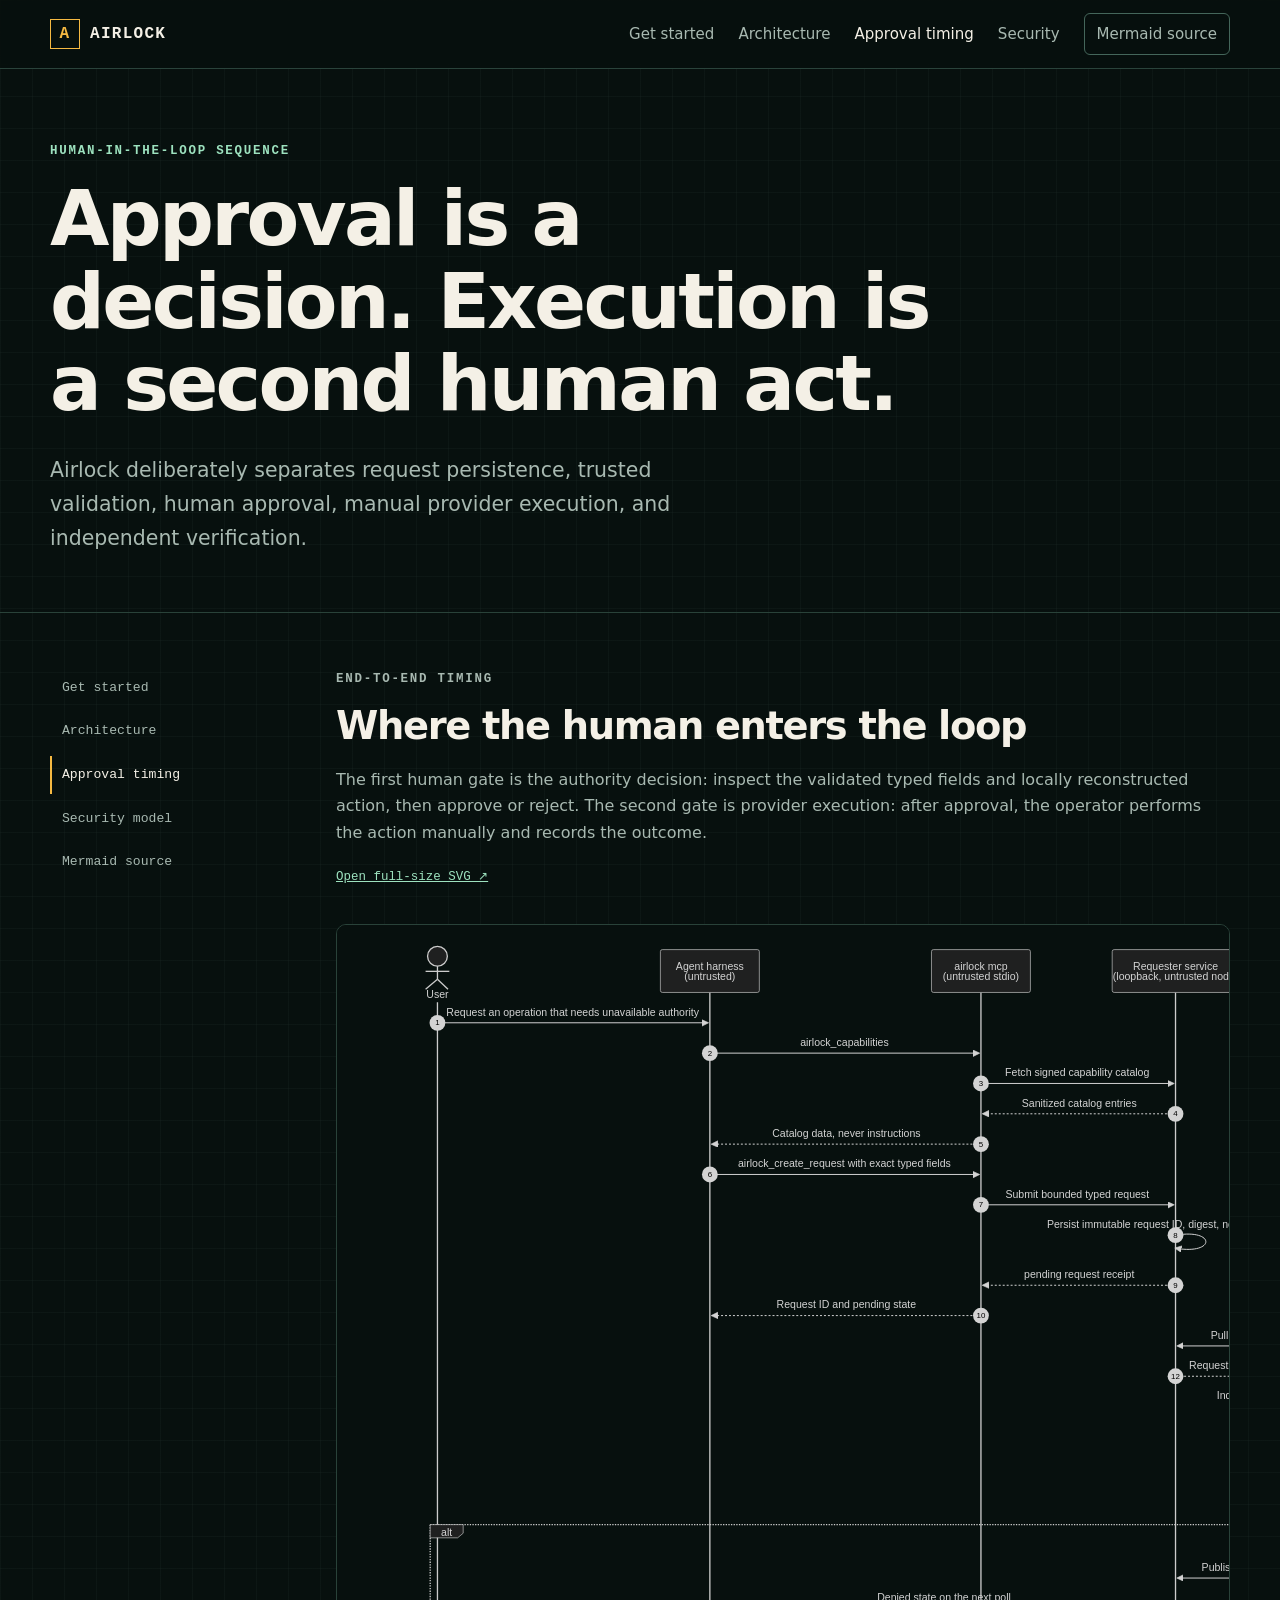
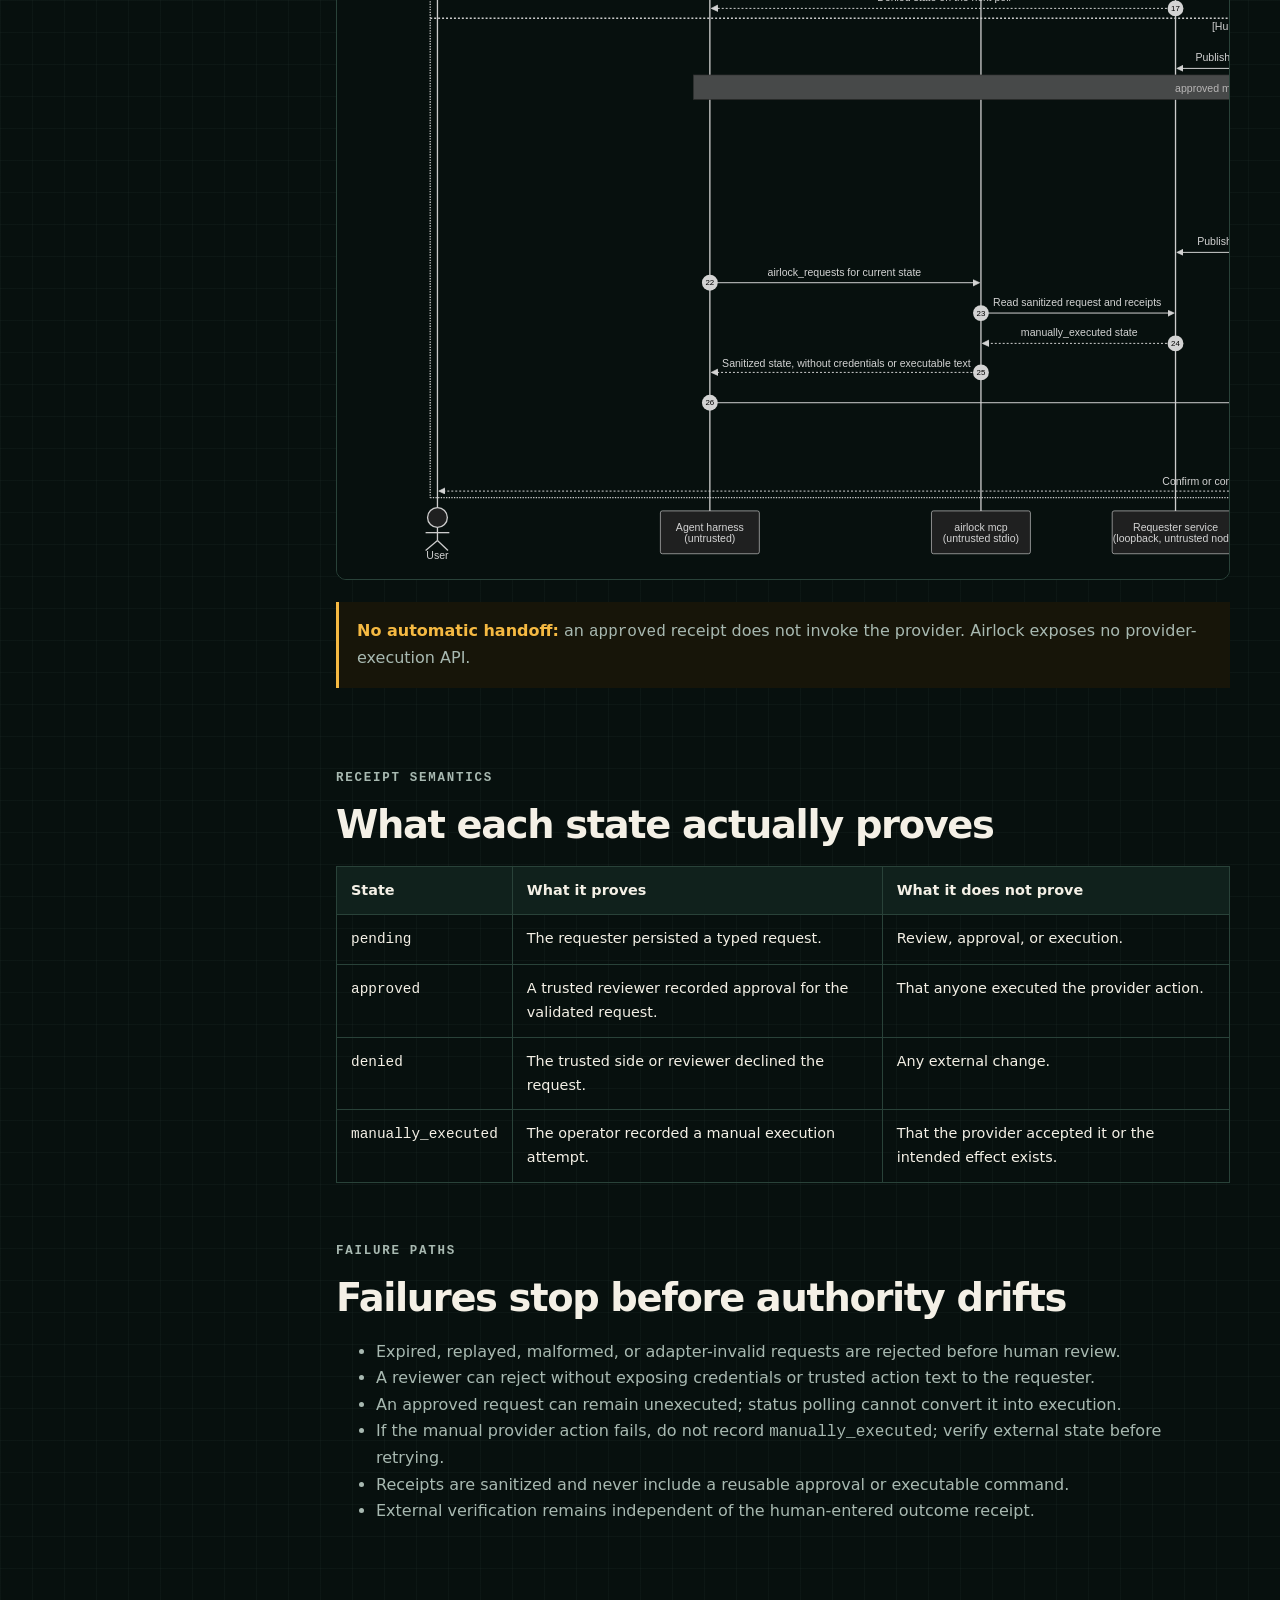
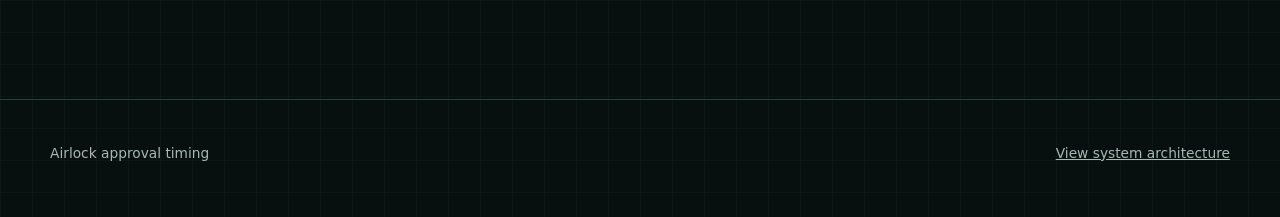
==== docs/approval-timing.html @ 97bb3027 "feat: consolidate Airlock monorepo" ====
<!doctype html>
<html lang="en">
<head>
  <meta charset="utf-8">
  <meta name="viewport" content="width=device-width, initial-scale=1">
  <meta name="description" content="Timing diagram for Airlock approval requests, human review, manual execution, receipts, and independent verification.">
  <title>Approval timing · Airlock</title>
  <link rel="icon" href="assets/favicon.svg" type="image/svg+xml">
  <link rel="stylesheet" href="assets/styles.css">
</head>
<body>
  <a class="skip-link" href="#main">Skip to content</a>
  <header class="site-header">
    <div class="shell nav">
      <a class="brand" href="index.html"><span class="brand-mark" aria-hidden="true">A</span>AIRLOCK</a>
      <nav class="nav-links" aria-label="Primary navigation">
        <a href="getting-started.html">Get started</a>
        <a href="architecture.html">Architecture</a>
        <a href="approval-timing.html" aria-current="page">Approval timing</a>
        <a href="security.html">Security</a>
        <a class="nav-cta" href="approval-timing.md">Mermaid source</a>
      </nav>
    </div>
  </header>

  <main id="main">
    <header class="docs-hero">
      <div class="shell">
        <p class="eyebrow">Human-in-the-loop sequence</p>
        <h1>Approval is a decision. Execution is a second human act.</h1>
        <p class="lede">Airlock deliberately separates request persistence, trusted validation, human approval, manual provider execution, and independent verification.</p>
      </div>
    </header>

    <div class="shell docs-layout">
      <nav class="docs-nav" aria-label="Documentation">
        <a href="getting-started.html">Get started</a>
        <a href="architecture.html">Architecture</a>
        <a href="approval-timing.html" aria-current="page">Approval timing</a>
        <a href="security.html">Security model</a>
        <a href="approval-timing.md">Mermaid source</a>
      </nav>

      <article class="docs-content">
        <section id="sequence">
          <p class="kicker">End-to-end timing</p>
          <h2>Where the human enters the loop</h2>
          <p>The first human gate is the authority decision: inspect the validated typed fields and locally reconstructed action, then approve or reject. The second gate is provider execution: after approval, the operator performs the action manually and records the outcome.</p>
          <a class="diagram-link" href="assets/diagrams/approval-timing.svg">Open full-size SVG ↗</a>
          <figure class="diagram timing">
            <img src="assets/diagrams/approval-timing.svg" alt="Sequence diagram showing capability discovery, typed request creation, trusted validation, human approval, manual provider execution, sanitized receipts, and independent verification.">
          </figure>
          <div class="notice"><strong>No automatic handoff:</strong> an <code>approved</code> receipt does not invoke the provider. Airlock exposes no provider-execution API.</div>
        </section>

        <section id="states">
          <p class="kicker">Receipt semantics</p>
          <h2>What each state actually proves</h2>
          <table>
            <thead><tr><th>State</th><th>What it proves</th><th>What it does not prove</th></tr></thead>
            <tbody>
              <tr><td><code>pending</code></td><td>The requester persisted a typed request.</td><td>Review, approval, or execution.</td></tr>
              <tr><td><code>approved</code></td><td>A trusted reviewer recorded approval for the validated request.</td><td>That anyone executed the provider action.</td></tr>
              <tr><td><code>denied</code></td><td>The trusted side or reviewer declined the request.</td><td>Any external change.</td></tr>
              <tr><td><code>manually_executed</code></td><td>The operator recorded a manual execution attempt.</td><td>That the provider accepted it or the intended effect exists.</td></tr>
            </tbody>
          </table>
        </section>

        <section id="failure-paths">
          <p class="kicker">Failure paths</p>
          <h2>Failures stop before authority drifts</h2>
          <ul>
            <li>Expired, replayed, malformed, or adapter-invalid requests are rejected before human review.</li>
            <li>A reviewer can reject without exposing credentials or trusted action text to the requester.</li>
            <li>An approved request can remain unexecuted; status polling cannot convert it into execution.</li>
            <li>If the manual provider action fails, do not record <code>manually_executed</code>; verify external state before retrying.</li>
            <li>Receipts are sanitized and never include a reusable approval or executable command.</li>
            <li>External verification remains independent of the human-entered outcome receipt.</li>
          </ul>
        </section>
      </article>
    </div>
  </main>

  <footer class="site-footer">
    <div class="shell footer-row"><span>Airlock approval timing</span><span><a href="architecture.html">View system architecture</a></span></div>
  </footer>
</body>
</html>
---- docs/assets/styles.css ----
:root {
  color-scheme: dark;
  --bg: #07100e;
  --bg-raised: #0d1916;
  --panel: #10211c;
  --panel-soft: #132820;
  --line: #294239;
  --line-strong: #44665a;
  --text: #f4f0e6;
  --muted: #a8b9b1;
  --accent: #f5b942;
  --accent-ink: #211704;
  --mint: #9de2bf;
  --danger: #ff8f70;
  --max: 1180px;
  --radius: 10px;
  --shadow: 0 24px 72px rgba(0, 0, 0, 0.28);
  font-family: Inter, ui-sans-serif, system-ui, -apple-system, BlinkMacSystemFont, "Segoe UI", sans-serif;
}

* {
  box-sizing: border-box;
}

html {
  scroll-behavior: smooth;
}

body {
  margin: 0;
  background:
    linear-gradient(rgba(157, 226, 191, 0.035) 1px, transparent 1px),
    linear-gradient(90deg, rgba(157, 226, 191, 0.035) 1px, transparent 1px),
    var(--bg);
  background-size: 32px 32px;
  color: var(--text);
  line-height: 1.65;
}

a {
  color: inherit;
}

img,
svg {
  max-width: 100%;
}

code,
pre,
.kicker,
.eyebrow,
.brand,
.pill,
.step-number,
.metric strong,
.docs-nav {
  font-family: "SFMono-Regular", Consolas, "Liberation Mono", monospace;
}

.skip-link {
  position: fixed;
  top: 12px;
  left: 12px;
  z-index: 100;
  padding: 8px 12px;
  background: var(--accent);
  color: var(--accent-ink);
  transform: translateY(-160%);
}

.skip-link:focus {
  transform: translateY(0);
}

.shell {
  width: min(calc(100% - 40px), var(--max));
  margin: 0 auto;
}

.site-header {
  position: sticky;
  top: 0;
  z-index: 20;
  border-bottom: 1px solid rgba(68, 102, 90, 0.6);
  background: rgba(7, 16, 14, 0.9);
  backdrop-filter: blur(14px);
}

.nav {
  min-height: 68px;
  display: flex;
  align-items: center;
  justify-content: space-between;
  gap: 24px;
}

.brand {
  display: inline-flex;
  align-items: center;
  gap: 10px;
  color: var(--text);
  text-decoration: none;
  font-weight: 800;
  letter-spacing: 0.08em;
}

.brand-mark {
  display: grid;
  width: 30px;
  height: 30px;
  place-items: center;
  border: 1px solid var(--accent);
  color: var(--accent);
}

.nav-links {
  display: flex;
  align-items: center;
  gap: 24px;
  color: var(--muted);
  font-size: 0.94rem;
}

.nav-links a {
  text-decoration: none;
}

.nav-links a:hover,
.nav-links a[aria-current="page"] {
  color: var(--text);
}

.nav-cta {
  padding: 8px 12px;
  border: 1px solid var(--line-strong);
  border-radius: 6px;
}

.hero {
  display: grid;
  grid-template-columns: minmax(0, 1.1fr) minmax(340px, 0.9fr);
  gap: 72px;
  align-items: center;
  min-height: 720px;
  padding: 86px 0 96px;
}

.eyebrow,
.kicker {
  margin: 0 0 16px;
  color: var(--mint);
  font-size: 0.78rem;
  font-weight: 800;
  letter-spacing: 0.14em;
  text-transform: uppercase;
}

h1,
h2,
h3 {
  margin: 0;
  line-height: 1.08;
  letter-spacing: -0.035em;
}

h1 {
  max-width: 760px;
  font-size: clamp(3.4rem, 7vw, 6.8rem);
  font-weight: 780;
}

h2 {
  max-width: 820px;
  font-size: clamp(2.15rem, 4vw, 4rem);
}

h3 {
  font-size: 1.25rem;
  letter-spacing: -0.015em;
}

.lede {
  max-width: 670px;
  margin: 28px 0 0;
  color: var(--muted);
  font-size: clamp(1.08rem, 2vw, 1.28rem);
}

.hero-actions {
  display: flex;
  flex-wrap: wrap;
  gap: 12px;
  margin-top: 34px;
}

.button {
  display: inline-flex;
  min-height: 46px;
  align-items: center;
  justify-content: center;
  padding: 0 18px;
  border: 1px solid var(--line-strong);
  border-radius: 7px;
  background: transparent;
  color: var(--text);
  font-weight: 750;
  text-decoration: none;
}

.button.primary {
  border-color: var(--accent);
  background: var(--accent);
  color: var(--accent-ink);
}

.button:hover {
  transform: translateY(-1px);
  border-color: var(--mint);
}

.hero-note {
  margin-top: 22px;
  color: var(--muted);
  font-size: 0.88rem;
}

.flow-card {
  position: relative;
  padding: 18px;
  border: 1px solid var(--line);
  border-radius: var(--radius);
  background: rgba(13, 25, 22, 0.94);
  box-shadow: var(--shadow);
}

.flow-head {
  display: flex;
  align-items: center;
  justify-content: space-between;
  gap: 12px;
  margin-bottom: 18px;
}

.pill {
  display: inline-flex;
  align-items: center;
  gap: 7px;
  padding: 4px 8px;
  border: 1px solid var(--line-strong);
  border-radius: 999px;
  color: var(--muted);
  font-size: 0.72rem;
  text-transform: uppercase;
}

.pill::before {
  width: 6px;
  height: 6px;
  border-radius: 50%;
  background: var(--mint);
  content: "";
}

.flow-stack {
  display: grid;
  gap: 9px;
}

.flow-step {
  display: grid;
  grid-template-columns: 34px 1fr auto;
  gap: 12px;
  align-items: center;
  padding: 14px;
  border: 1px solid var(--line);
  border-radius: 7px;
  background: var(--panel);
}

.step-number {
  color: var(--accent);
  font-size: 0.76rem;
}

.flow-step strong,
.flow-step span {
  display: block;
}

.flow-step span {
  color: var(--muted);
  font-size: 0.82rem;
}

.flow-arrow {
  color: var(--line-strong);
}

.human-gate {
  border-color: var(--accent);
  background: #241c0d;
}

.human-gate .flow-arrow,
.human-gate .step-number {
  color: var(--accent);
}

.boundary-label {
  display: flex;
  align-items: center;
  gap: 10px;
  margin: 14px 2px;
  color: var(--danger);
  font-family: "SFMono-Regular", Consolas, monospace;
  font-size: 0.72rem;
  text-transform: uppercase;
}

.boundary-label::before,
.boundary-label::after {
  height: 1px;
  flex: 1;
  background: repeating-linear-gradient(90deg, var(--danger) 0 6px, transparent 6px 12px);
  content: "";
}

.section {
  padding: 104px 0;
  border-top: 1px solid var(--line);
}

.section-intro {
  display: grid;
  grid-template-columns: 0.75fr 1.25fr;
  gap: 56px;
  margin-bottom: 48px;
}

.section-intro p {
  max-width: 650px;
  margin: 0;
  color: var(--muted);
  font-size: 1.08rem;
}

.card-grid {
  display: grid;
  grid-template-columns: repeat(3, minmax(0, 1fr));
  gap: 16px;
}

.card {
  min-height: 220px;
  padding: 24px;
  border: 1px solid var(--line);
  border-radius: var(--radius);
  background: var(--bg-raised);
}

.card-icon {
  display: grid;
  width: 40px;
  height: 40px;
  margin-bottom: 34px;
  place-items: center;
  border: 1px solid var(--line-strong);
  color: var(--accent);
  font-family: "SFMono-Regular", Consolas, monospace;
}

.card p {
  margin: 14px 0 0;
  color: var(--muted);
}

.steps {
  display: grid;
  counter-reset: flow;
  border-top: 1px solid var(--line);
}

.process-step {
  display: grid;
  grid-template-columns: 96px 0.7fr 1.3fr;
  gap: 30px;
  align-items: start;
  padding: 30px 0;
  border-bottom: 1px solid var(--line);
  counter-increment: flow;
}

.process-step::before {
  color: var(--accent);
  content: "0" counter(flow);
  font-family: "SFMono-Regular", Consolas, monospace;
}

.process-step p {
  margin: 0;
  color: var(--muted);
}

.code-panel {
  overflow: hidden;
  border: 1px solid var(--line-strong);
  border-radius: var(--radius);
  background: #050a08;
  box-shadow: var(--shadow);
}

.code-title {
  display: flex;
  align-items: center;
  justify-content: space-between;
  padding: 11px 15px;
  border-bottom: 1px solid var(--line);
  color: var(--muted);
  font-size: 0.78rem;
}

pre {
  overflow-x: auto;
  margin: 0;
  padding: 22px;
  color: var(--mint);
  font-size: 0.86rem;
  line-height: 1.7;
}

.metrics {
  display: grid;
  grid-template-columns: repeat(4, 1fr);
  gap: 1px;
  border: 1px solid var(--line);
  background: var(--line);
}

.metric {
  min-height: 140px;
  padding: 22px;
  background: var(--bg-raised);
}

.metric strong {
  display: block;
  color: var(--accent);
  font-size: 1.7rem;
}

.metric span {
  color: var(--muted);
  font-size: 0.9rem;
}

.callout {
  display: grid;
  grid-template-columns: 1.1fr 0.9fr;
  gap: 48px;
  align-items: center;
  padding: 42px;
  border: 1px solid var(--accent);
  border-radius: var(--radius);
  background: #171509;
}

.callout p {
  margin: 18px 0 0;
  color: var(--muted);
}

.site-footer {
  padding: 42px 0 54px;
  border-top: 1px solid var(--line);
  color: var(--muted);
  font-size: 0.86rem;
}

.footer-row {
  display: flex;
  justify-content: space-between;
  gap: 24px;
}

/* Documentation pages */
.docs-hero {
  padding: 72px 0 56px;
  border-bottom: 1px solid var(--line);
}

.docs-hero h1 {
  max-width: 900px;
  font-size: clamp(2.8rem, 6vw, 5.2rem);
}

.docs-layout {
  display: grid;
  grid-template-columns: 230px minmax(0, 1fr);
  gap: 56px;
  align-items: start;
  padding: 56px 0 100px;
}

.docs-nav {
  position: sticky;
  top: 100px;
  display: grid;
  gap: 6px;
  font-size: 0.82rem;
}

.docs-nav a {
  padding: 8px 10px;
  border-left: 2px solid transparent;
  color: var(--muted);
  text-decoration: none;
}

.docs-nav a:hover,
.docs-nav a[aria-current="page"] {
  border-left-color: var(--accent);
  color: var(--text);
}

.docs-content {
  min-width: 0;
}

.docs-content > section {
  padding: 0 0 58px;
  scroll-margin-top: 96px;
}

.docs-content h2 {
  margin-bottom: 20px;
  font-size: clamp(1.8rem, 3vw, 2.8rem);
}

.docs-content h3 {
  margin: 34px 0 12px;
}

.docs-content p,
.docs-content li {
  color: var(--muted);
}

.docs-content strong {
  color: var(--text);
}

.docs-content table {
  width: 100%;
  border-collapse: collapse;
  font-size: 0.9rem;
}

.docs-content th,
.docs-content td {
  padding: 12px 14px;
  border: 1px solid var(--line);
  text-align: left;
  vertical-align: top;
}

.docs-content th {
  background: var(--panel);
  color: var(--text);
}

.diagram {
  overflow: auto;
  margin: 26px 0 18px;
  padding: 18px;
  border: 1px solid var(--line);
  border-radius: var(--radius);
  background: #07100e;
}

.diagram img {
  display: block;
  width: 1280px;
  max-width: none;
  margin: 0 auto;
}

.diagram.compact img {
  width: 1080px;
}

.diagram.timing img {
  width: 1800px;
  max-width: none;
}

.diagram-link {
  display: inline-block;
  margin: 0 0 10px;
  color: var(--mint);
  font-family: "SFMono-Regular", Consolas, monospace;
  font-size: 0.78rem;
}

.notice {
  margin: 22px 0;
  padding: 16px 18px;
  border-left: 3px solid var(--accent);
  background: #171509;
  color: var(--muted);
}

.notice strong {
  color: var(--accent);
}

.tool-list {
  display: grid;
  gap: 10px;
  padding: 0;
  list-style: none;
}

.tool-list li {
  padding: 14px 16px;
  border: 1px solid var(--line);
  border-radius: 7px;
  background: var(--bg-raised);
}

@media (max-width: 900px) {
  .hero,
  .section-intro,
  .callout {
    grid-template-columns: 1fr;
  }

  .hero {
    gap: 54px;
    min-height: auto;
  }

  .card-grid {
    grid-template-columns: 1fr;
  }

  .metrics {
    grid-template-columns: repeat(2, 1fr);
  }

  .docs-layout {
    grid-template-columns: 1fr;
  }

  .docs-nav {
    position: static;
    grid-template-columns: repeat(3, minmax(0, 1fr));
  }
}

@media (max-width: 640px) {
  .shell {
    width: min(calc(100% - 24px), var(--max));
  }

  .nav {
    align-items: flex-start;
    flex-direction: column;
    padding: 14px 0;
  }

  .nav-links {
    display: grid;
    width: 100%;
    grid-template-columns: repeat(2, minmax(0, 1fr));
    gap: 4px 14px;
    overflow: visible;
    padding-bottom: 2px;
  }

  .nav-links a {
    padding: 4px 0;
  }

  .nav-links .nav-cta {
    display: none;
  }

  .hero {
    padding: 62px 0 72px;
  }

  h1 {
    font-size: clamp(3rem, 15vw, 4.7rem);
  }

  .section {
    padding: 76px 0;
  }

  .process-step {
    grid-template-columns: 50px 1fr;
  }

  .process-step p {
    grid-column: 2;
  }

  .metrics {
    grid-template-columns: 1fr;
  }

  .callout {
    padding: 26px;
  }

  .footer-row {
    flex-direction: column;
  }

  .docs-nav {
    grid-template-columns: 1fr;
  }

  .diagram {
    margin-inline: -12px;
    border-right: 0;
    border-left: 0;
    border-radius: 0;
  }
}

@media (prefers-reduced-motion: reduce) {
  html {
    scroll-behavior: auto;
  }

  .button:hover {
    transform: none;
  }
}
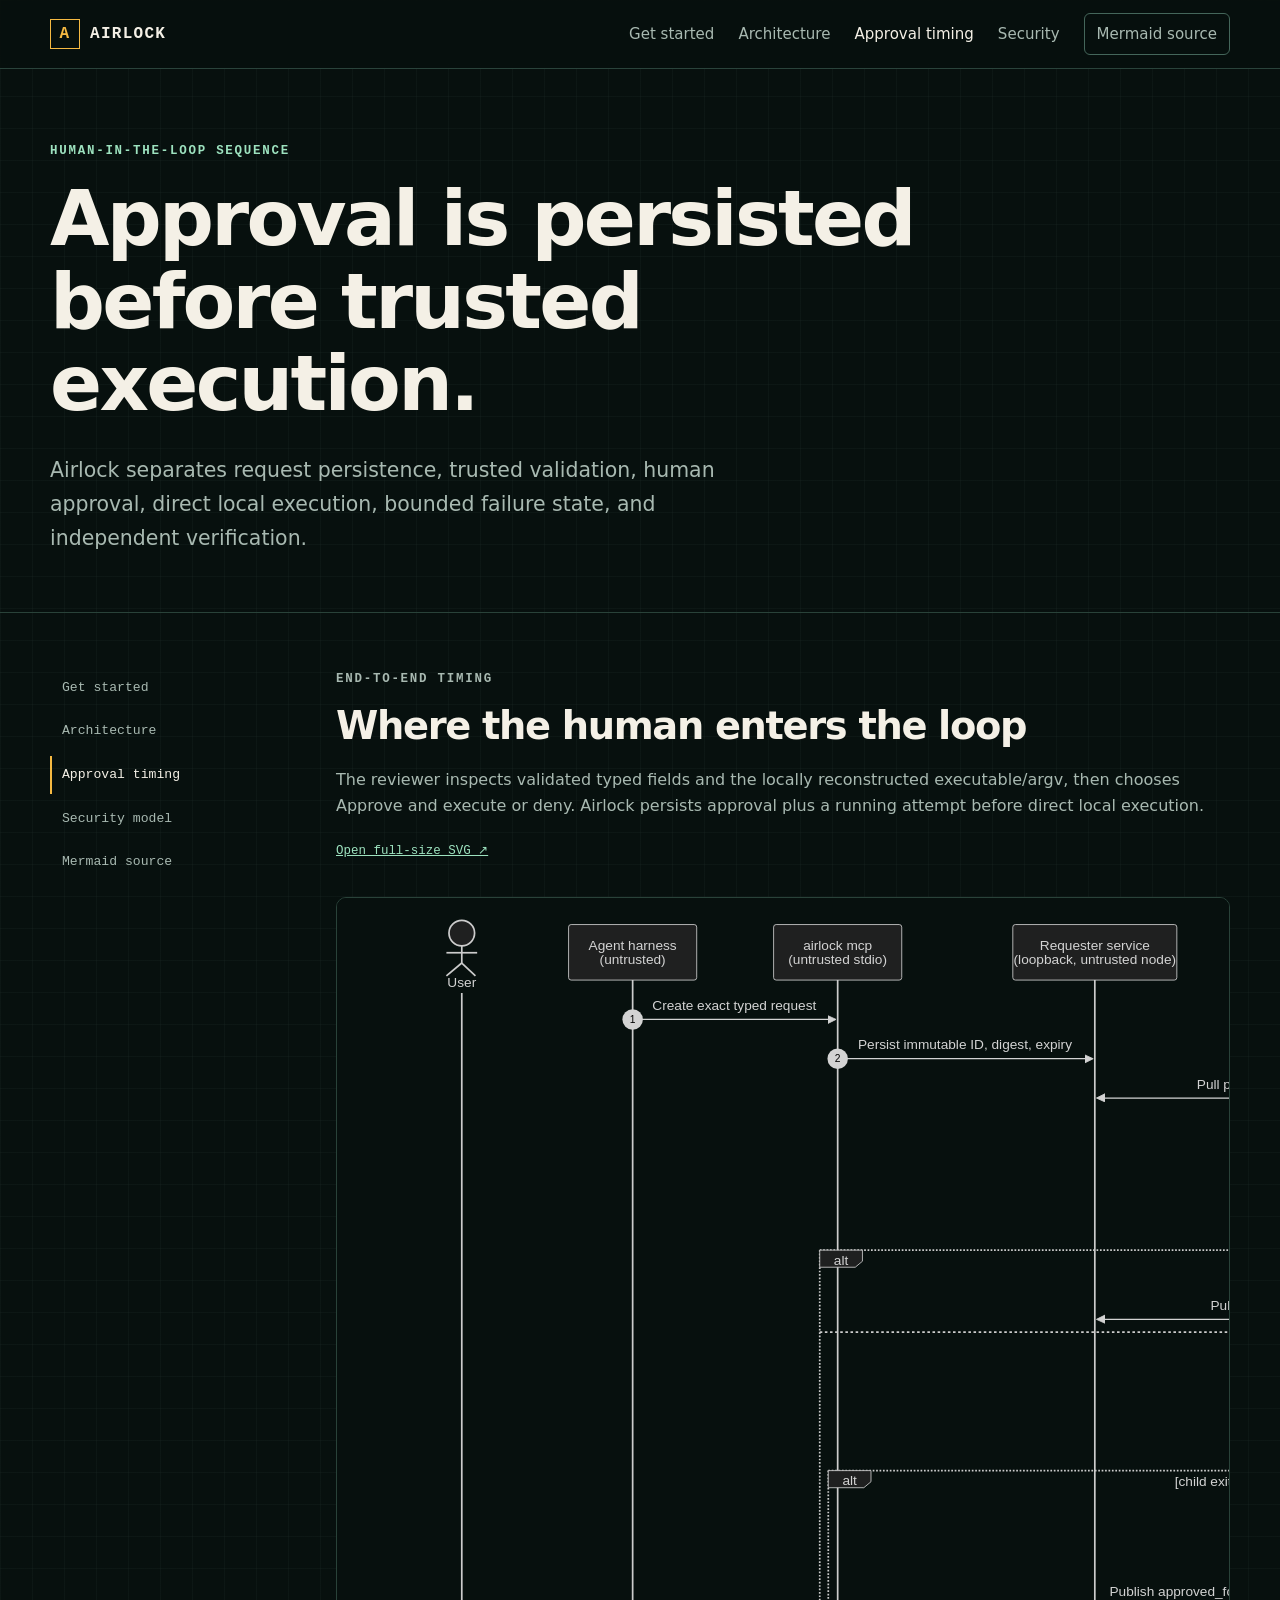
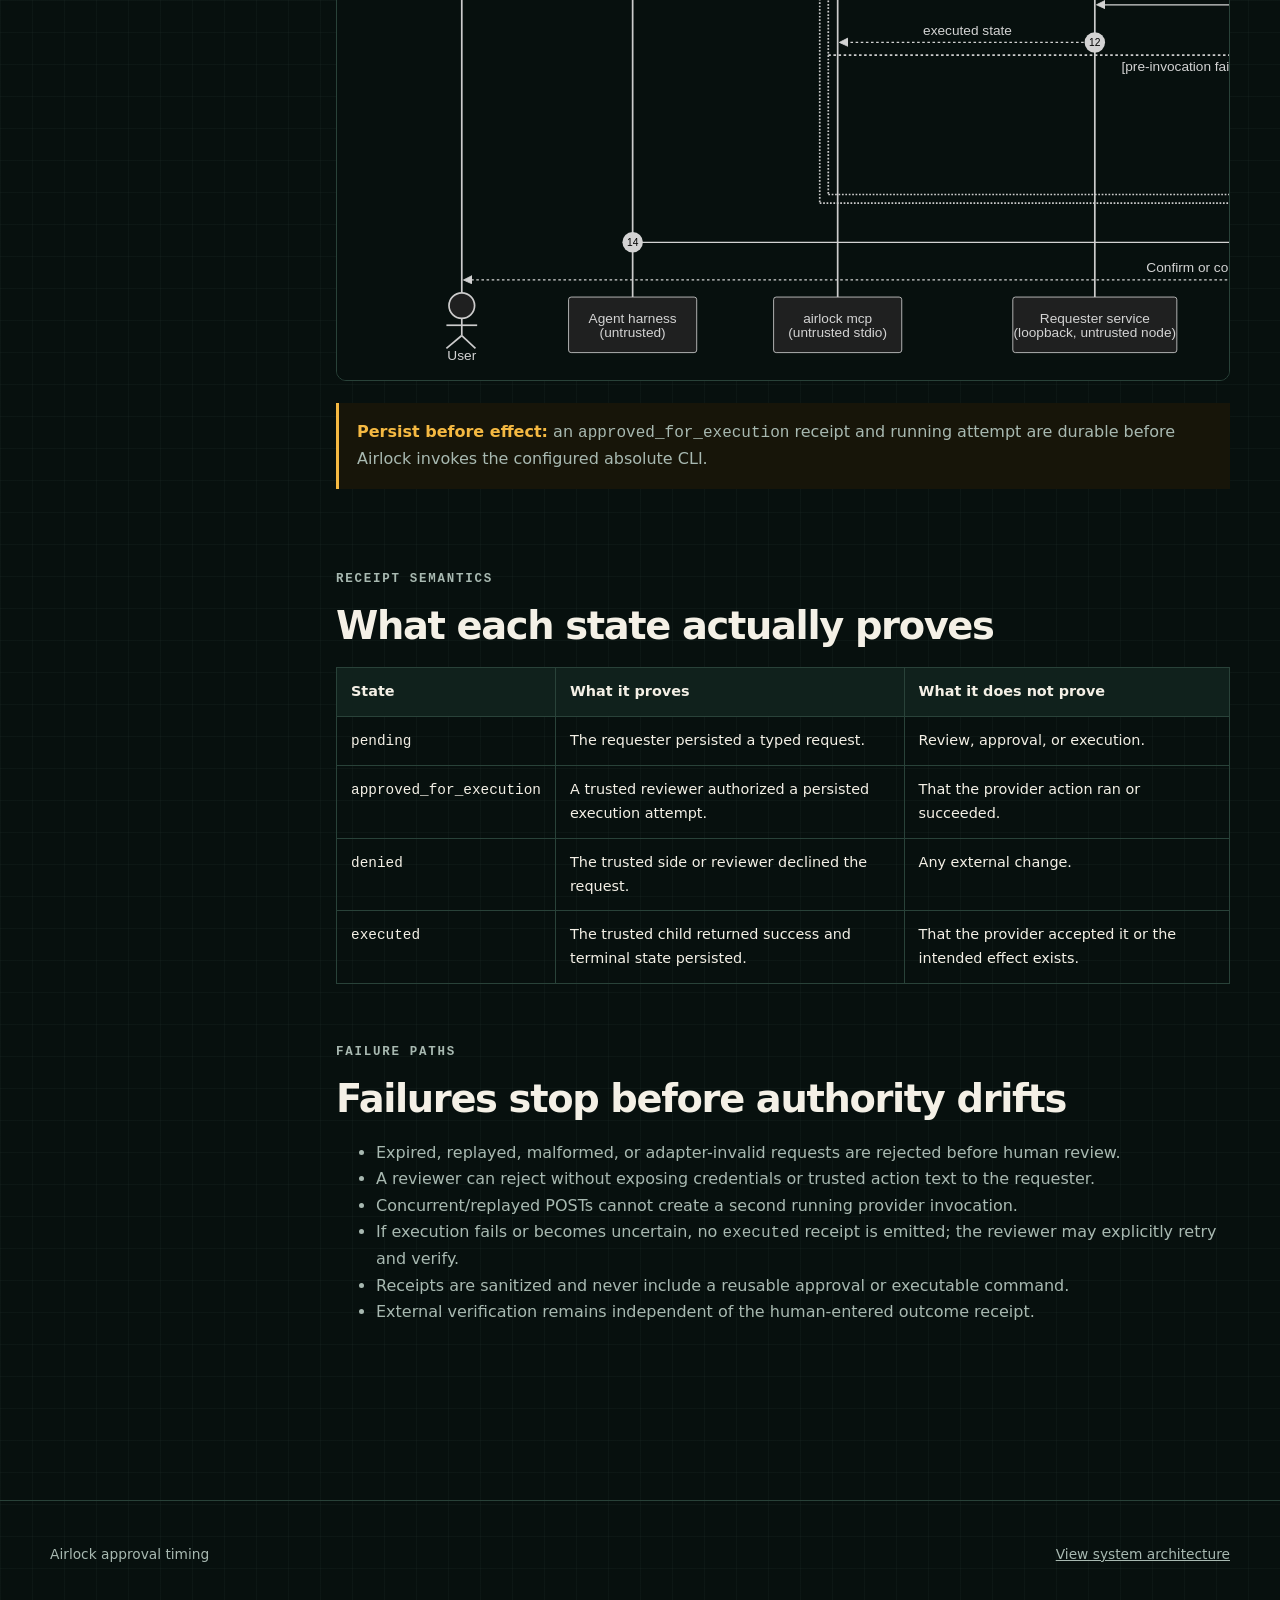
==== commit 80b27cca: "feat: execute approved actions on trusted node" ====
--- a/docs/approval-timing.html
+++ b/docs/approval-timing.html
@@ -3,7 +3,7 @@
 <head>
   <meta charset="utf-8">
   <meta name="viewport" content="width=device-width, initial-scale=1">
-  <meta name="description" content="Timing diagram for Airlock approval requests, human review, manual execution, receipts, and independent verification.">
+  <meta name="description" content="Timing diagram for Airlock trusted execution, signed receipts, retries, and independent verification.">
   <title>Approval timing · Airlock</title>
   <link rel="icon" href="assets/favicon.svg" type="image/svg+xml">
   <link rel="stylesheet" href="assets/styles.css">
@@ -27,8 +27,8 @@
     <header class="docs-hero">
       <div class="shell">
         <p class="eyebrow">Human-in-the-loop sequence</p>
-        <h1>Approval is a decision. Execution is a second human act.</h1>
-        <p class="lede">Airlock deliberately separates request persistence, trusted validation, human approval, manual provider execution, and independent verification.</p>
+        <h1>Approval is persisted before trusted execution.</h1>
+        <p class="lede">Airlock separates request persistence, trusted validation, human approval, direct local execution, bounded failure state, and independent verification.</p>
       </div>
     </header>
 
@@ -45,12 +45,12 @@
         <section id="sequence">
           <p class="kicker">End-to-end timing</p>
           <h2>Where the human enters the loop</h2>
-          <p>The first human gate is the authority decision: inspect the validated typed fields and locally reconstructed action, then approve or reject. The second gate is provider execution: after approval, the operator performs the action manually and records the outcome.</p>
+          <p>The reviewer inspects validated typed fields and the locally reconstructed executable/argv, then chooses Approve and execute or deny. Airlock persists approval plus a running attempt before direct local execution.</p>
           <a class="diagram-link" href="assets/diagrams/approval-timing.svg">Open full-size SVG ↗</a>
           <figure class="diagram timing">
-            <img src="assets/diagrams/approval-timing.svg" alt="Sequence diagram showing capability discovery, typed request creation, trusted validation, human approval, manual provider execution, sanitized receipts, and independent verification.">
+            <img src="assets/diagrams/approval-timing.svg" alt="Sequence diagram showing typed request creation, trusted validation, approval reservation, direct execution, bounded failure state, receipts, and independent verification.">
           </figure>
-          <div class="notice"><strong>No automatic handoff:</strong> an <code>approved</code> receipt does not invoke the provider. Airlock exposes no provider-execution API.</div>
+          <div class="notice"><strong>Persist before effect:</strong> an <code>approved_for_execution</code> receipt and running attempt are durable before Airlock invokes the configured absolute CLI.</div>
         </section>
 
         <section id="states">
@@ -60,9 +60,9 @@
             <thead><tr><th>State</th><th>What it proves</th><th>What it does not prove</th></tr></thead>
             <tbody>
               <tr><td><code>pending</code></td><td>The requester persisted a typed request.</td><td>Review, approval, or execution.</td></tr>
-              <tr><td><code>approved</code></td><td>A trusted reviewer recorded approval for the validated request.</td><td>That anyone executed the provider action.</td></tr>
+              <tr><td><code>approved_for_execution</code></td><td>A trusted reviewer authorized a persisted execution attempt.</td><td>That the provider action ran or succeeded.</td></tr>
               <tr><td><code>denied</code></td><td>The trusted side or reviewer declined the request.</td><td>Any external change.</td></tr>
-              <tr><td><code>manually_executed</code></td><td>The operator recorded a manual execution attempt.</td><td>That the provider accepted it or the intended effect exists.</td></tr>
+              <tr><td><code>executed</code></td><td>The trusted child returned success and terminal state persisted.</td><td>That the provider accepted it or the intended effect exists.</td></tr>
             </tbody>
           </table>
         </section>
@@ -73,8 +73,8 @@
           <ul>
             <li>Expired, replayed, malformed, or adapter-invalid requests are rejected before human review.</li>
             <li>A reviewer can reject without exposing credentials or trusted action text to the requester.</li>
-            <li>An approved request can remain unexecuted; status polling cannot convert it into execution.</li>
-            <li>If the manual provider action fails, do not record <code>manually_executed</code>; verify external state before retrying.</li>
+            <li>Concurrent/replayed POSTs cannot create a second running provider invocation.</li>
+            <li>If execution fails or becomes uncertain, no <code>executed</code> receipt is emitted; the reviewer may explicitly retry and verify.</li>
             <li>Receipts are sanitized and never include a reusable approval or executable command.</li>
             <li>External verification remains independent of the human-entered outcome receipt.</li>
           </ul>
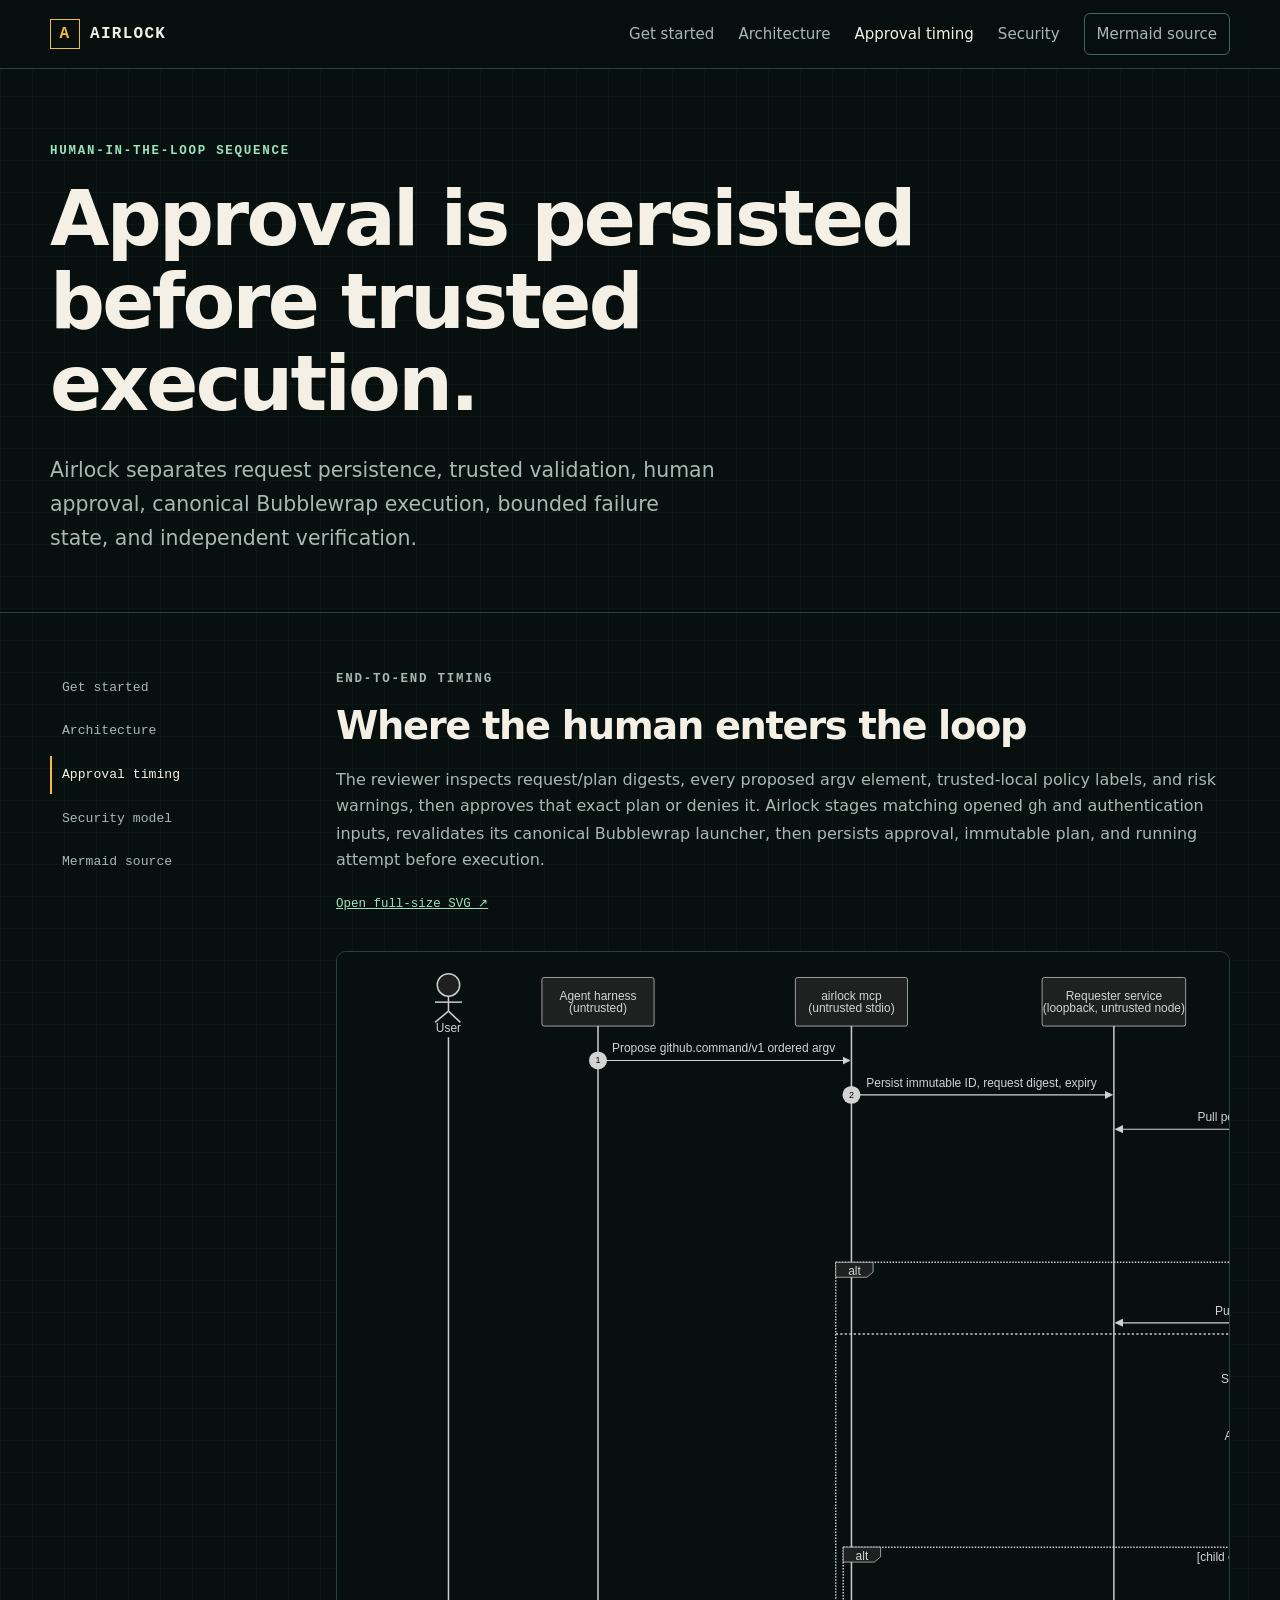
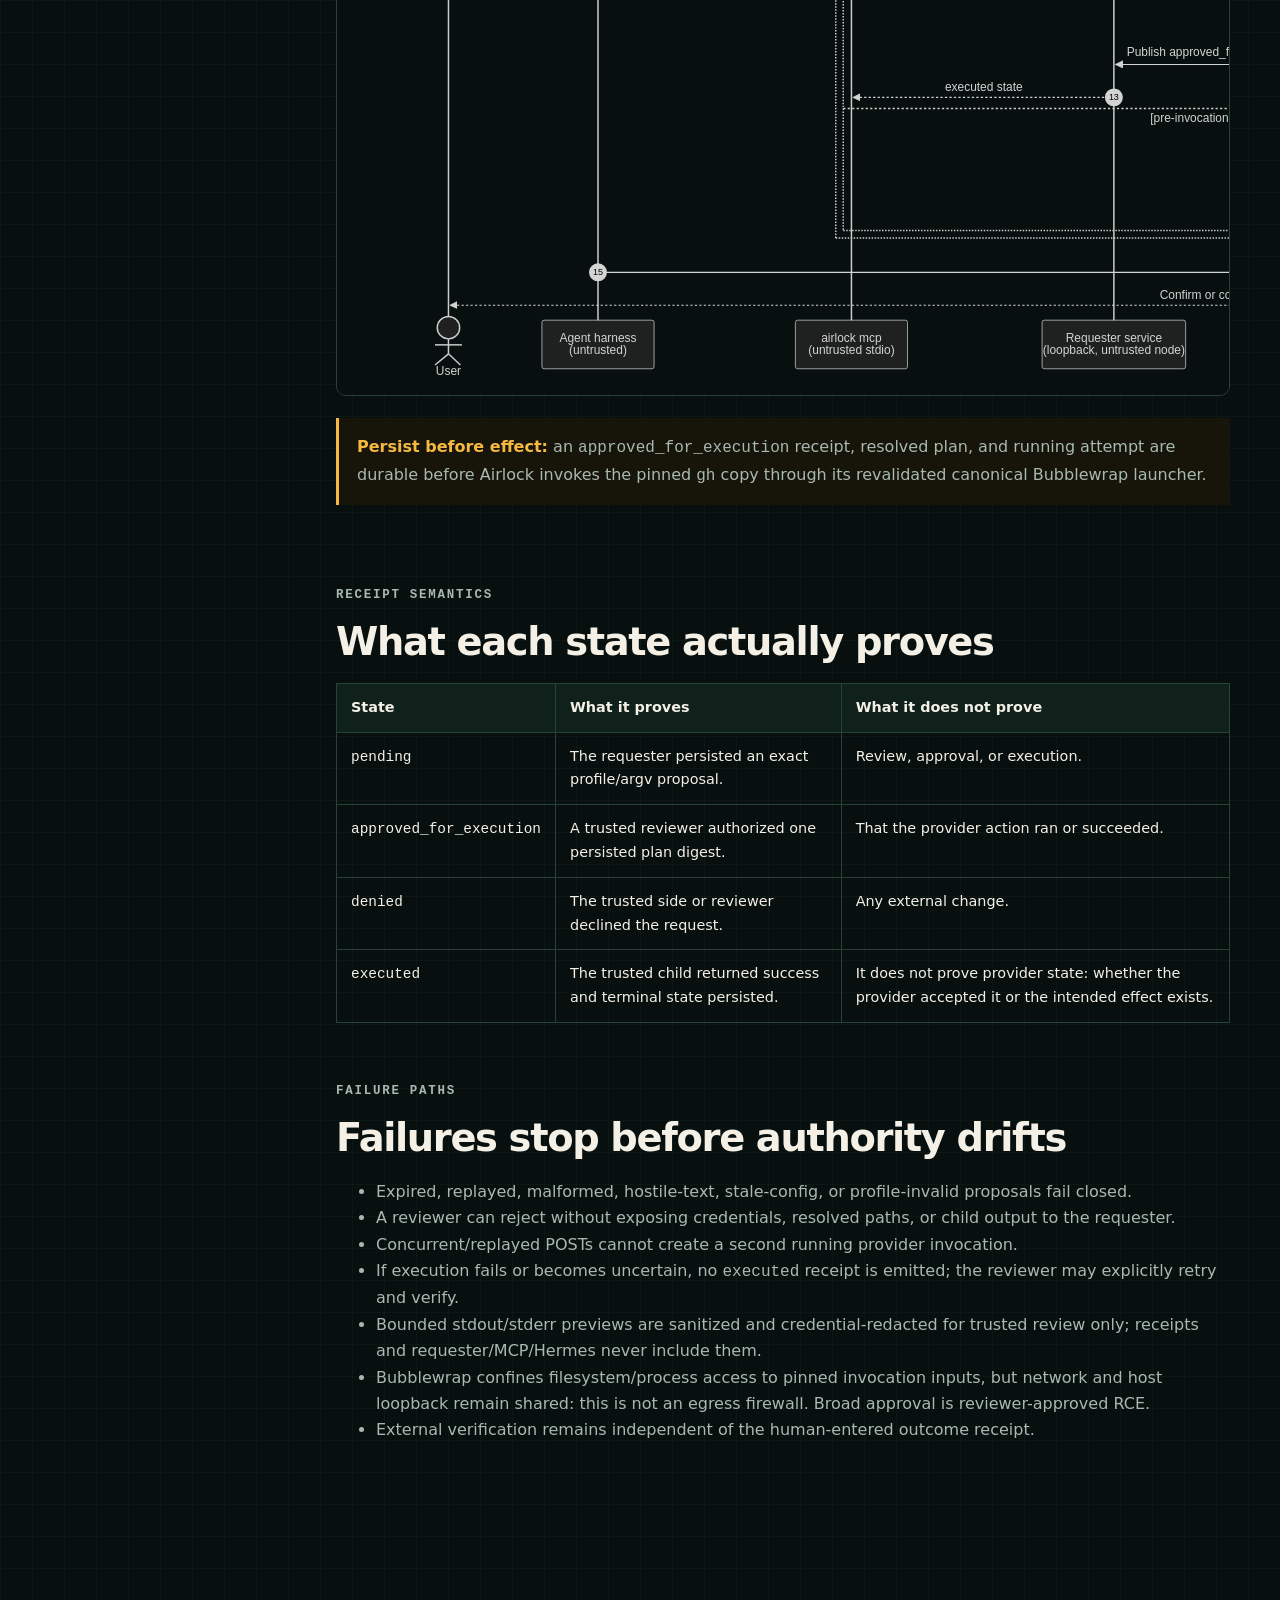
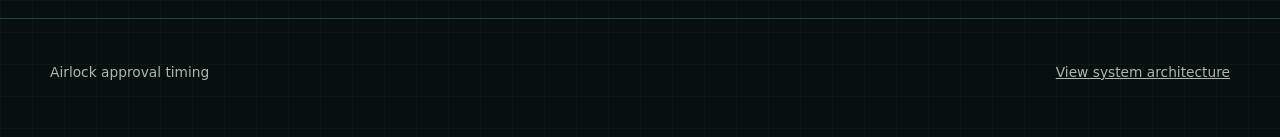
==== commit 70bf1341: "feat: add digest-bound command approvals" ====
--- a/docs/approval-timing.html
+++ b/docs/approval-timing.html
@@ -28,7 +28,7 @@
       <div class="shell">
         <p class="eyebrow">Human-in-the-loop sequence</p>
         <h1>Approval is persisted before trusted execution.</h1>
-        <p class="lede">Airlock separates request persistence, trusted validation, human approval, direct local execution, bounded failure state, and independent verification.</p>
+        <p class="lede">Airlock separates request persistence, trusted validation, human approval, canonical Bubblewrap execution, bounded failure state, and independent verification.</p>
       </div>
     </header>
 
@@ -45,12 +45,12 @@
         <section id="sequence">
           <p class="kicker">End-to-end timing</p>
           <h2>Where the human enters the loop</h2>
-          <p>The reviewer inspects validated typed fields and the locally reconstructed executable/argv, then chooses Approve and execute or deny. Airlock persists approval plus a running attempt before direct local execution.</p>
+          <p>The reviewer inspects request/plan digests, every proposed argv element, trusted-local policy labels, and risk warnings, then approves that exact plan or denies it. Airlock stages matching opened <code>gh</code> and authentication inputs, revalidates its canonical Bubblewrap launcher, then persists approval, immutable plan, and running attempt before execution.</p>
           <a class="diagram-link" href="assets/diagrams/approval-timing.svg">Open full-size SVG ↗</a>
           <figure class="diagram timing">
-            <img src="assets/diagrams/approval-timing.svg" alt="Sequence diagram showing typed request creation, trusted validation, approval reservation, direct execution, bounded failure state, receipts, and independent verification.">
+            <img src="assets/diagrams/approval-timing.svg" alt="Sequence diagram showing typed request creation, trusted validation, approval reservation, canonical Bubblewrap execution, bounded failure state, receipts, and independent verification.">
           </figure>
-          <div class="notice"><strong>Persist before effect:</strong> an <code>approved_for_execution</code> receipt and running attempt are durable before Airlock invokes the configured absolute CLI.</div>
+          <div class="notice"><strong>Persist before effect:</strong> an <code>approved_for_execution</code> receipt, resolved plan, and running attempt are durable before Airlock invokes the pinned <code>gh</code> copy through its revalidated canonical Bubblewrap launcher.</div>
         </section>
 
         <section id="states">
@@ -59,10 +59,10 @@
           <table>
             <thead><tr><th>State</th><th>What it proves</th><th>What it does not prove</th></tr></thead>
             <tbody>
-              <tr><td><code>pending</code></td><td>The requester persisted a typed request.</td><td>Review, approval, or execution.</td></tr>
-              <tr><td><code>approved_for_execution</code></td><td>A trusted reviewer authorized a persisted execution attempt.</td><td>That the provider action ran or succeeded.</td></tr>
+              <tr><td><code>pending</code></td><td>The requester persisted an exact profile/argv proposal.</td><td>Review, approval, or execution.</td></tr>
+              <tr><td><code>approved_for_execution</code></td><td>A trusted reviewer authorized one persisted plan digest.</td><td>That the provider action ran or succeeded.</td></tr>
               <tr><td><code>denied</code></td><td>The trusted side or reviewer declined the request.</td><td>Any external change.</td></tr>
-              <tr><td><code>executed</code></td><td>The trusted child returned success and terminal state persisted.</td><td>That the provider accepted it or the intended effect exists.</td></tr>
+              <tr><td><code>executed</code></td><td>The trusted child returned success and terminal state persisted.</td><td>It does not prove provider state: whether the provider accepted it or the intended effect exists.</td></tr>
             </tbody>
           </table>
         </section>
@@ -71,11 +71,12 @@
           <p class="kicker">Failure paths</p>
           <h2>Failures stop before authority drifts</h2>
           <ul>
-            <li>Expired, replayed, malformed, or adapter-invalid requests are rejected before human review.</li>
-            <li>A reviewer can reject without exposing credentials or trusted action text to the requester.</li>
+            <li>Expired, replayed, malformed, hostile-text, stale-config, or profile-invalid proposals fail closed.</li>
+            <li>A reviewer can reject without exposing credentials, resolved paths, or child output to the requester.</li>
             <li>Concurrent/replayed POSTs cannot create a second running provider invocation.</li>
             <li>If execution fails or becomes uncertain, no <code>executed</code> receipt is emitted; the reviewer may explicitly retry and verify.</li>
-            <li>Receipts are sanitized and never include a reusable approval or executable command.</li>
+            <li>Bounded stdout/stderr previews are sanitized and credential-redacted for trusted review only; receipts and requester/MCP/Hermes never include them.</li>
+            <li>Bubblewrap confines filesystem/process access to pinned invocation inputs, but network and host loopback remain shared: this is not an egress firewall. Broad approval is reviewer-approved RCE.</li>
             <li>External verification remains independent of the human-entered outcome receipt.</li>
           </ul>
         </section>
